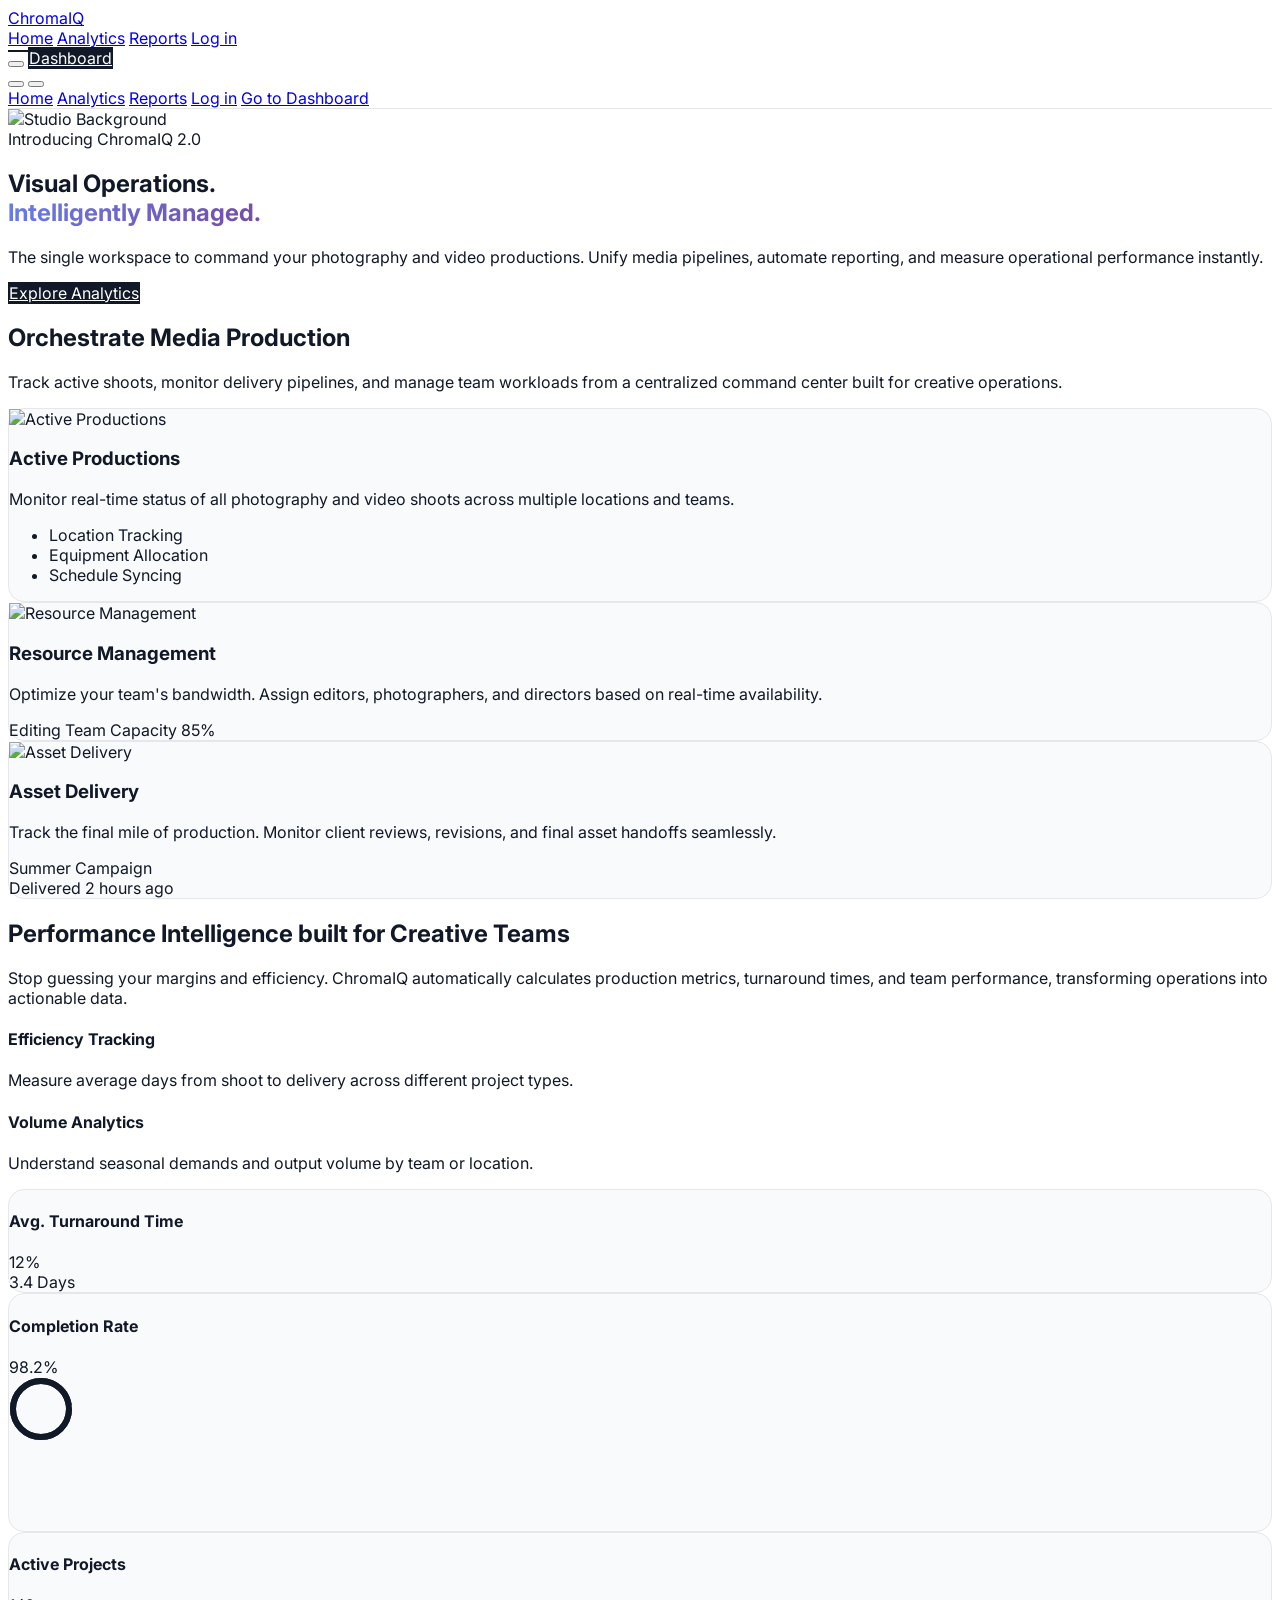
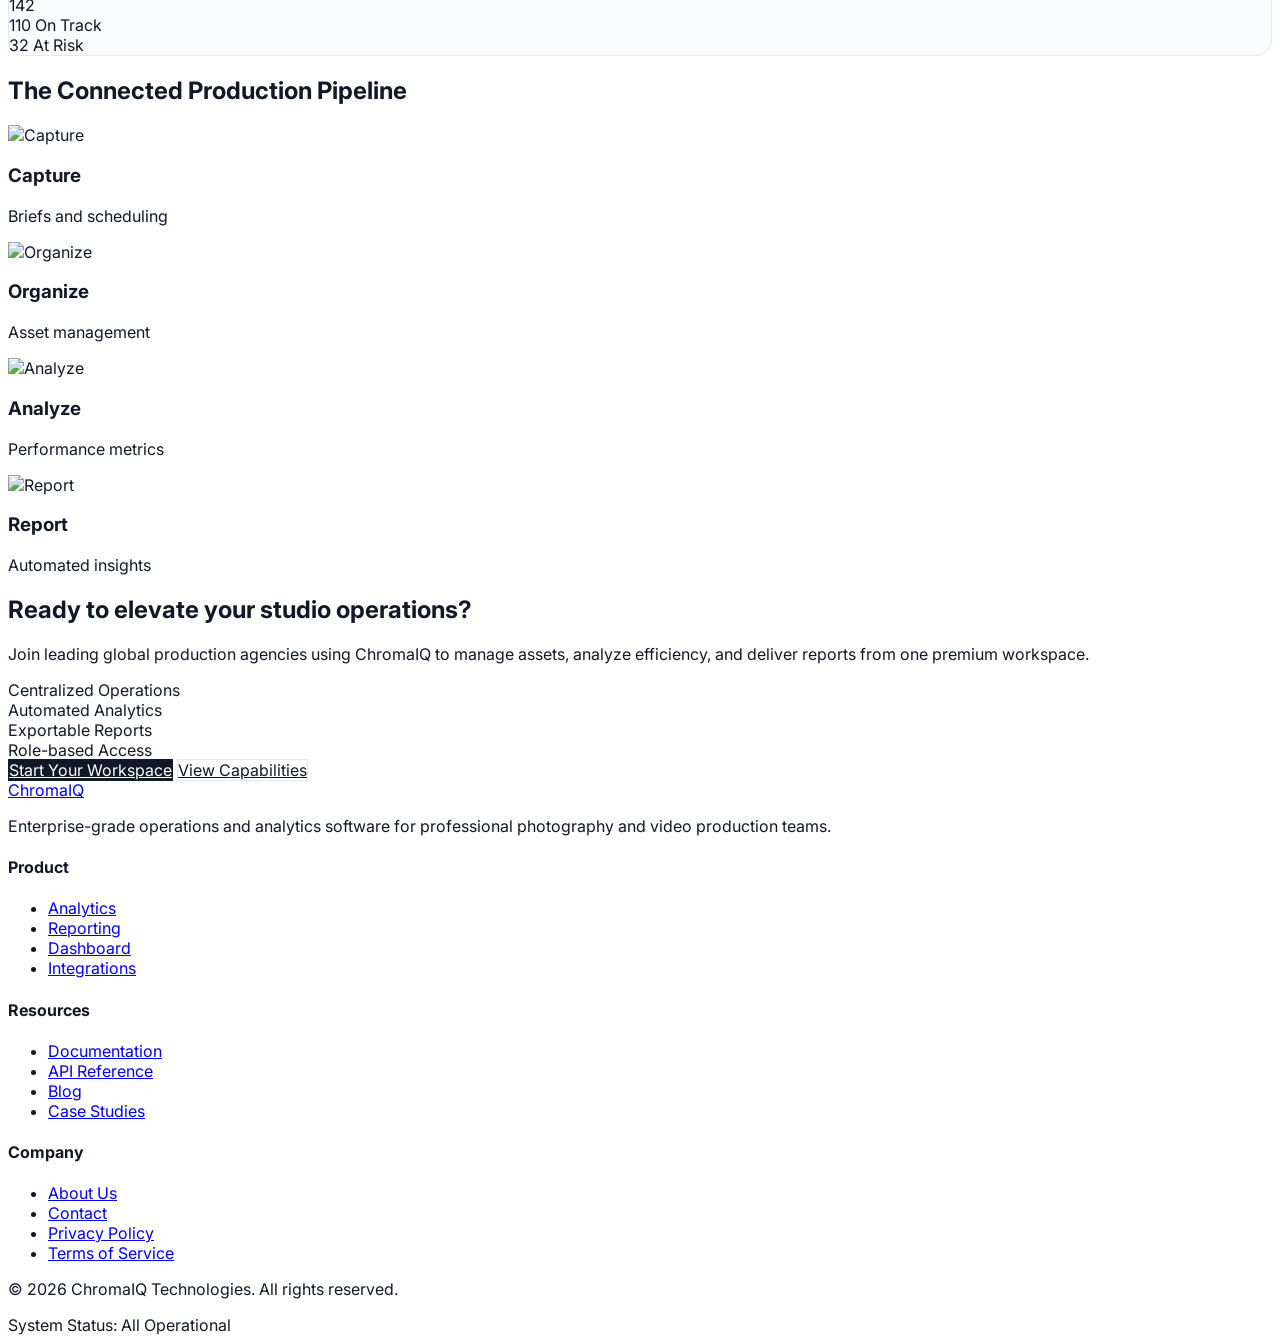
==== index.html @ 1019484f "first commit" ====
<!DOCTYPE html>
<html lang="en">
<head>
    <meta charset="UTF-8">
    <meta name="viewport" content="width=device-width, initial-scale=1.0">
    <title>ChromaIQ | Visual Operations Intelligence</title>
    
    <link href="https://fonts.googleapis.com/css2?family=Inter:wght@300;400;500;600;700&display=swap" rel="stylesheet">
    <script src="https://unpkg.com/@phosphor-icons/web"></script>
    <script src="https://cdn.tailwindcss.com"></script>
    
    <script>
        tailwind.config = {
            darkMode: 'class',
            theme: {
                extend: {
                    fontFamily: {
                        sans: ['Inter', 'sans-serif'],
                    },
                    colors: {
                        brand: {
                            50: '#f0fdfa',
                            500: '#14b8a6',
                            900: '#134e4a',
                        }
                    }
                }
            }
        }
    </script>
    <link rel="stylesheet" href="style.css">
    
    <!-- Favicon placeholder -->
    <link rel="icon" href="data:image/svg+xml,<svg xmlns=%22http://www.w3.org/2000/svg%22 viewBox=%220 0 100 100%22><text y=%22.9em%22 font-size=%2290%22>⚡</text></svg>">
</head>
<body class="antialiased selection:bg-brand-500 selection:text-white">

    <!-- Global Header -->
    <header class="glass-header fixed w-full top-0 z-40 transition-all duration-300">
        <div class="max-w-7xl mx-auto px-4 sm:px-6 lg:px-8">
            <div class="flex justify-between items-center h-20 relative">
                <!-- Logo -->
                <div class="flex-1 flex justify-start">
                    <a href="index.html" class="flex items-center gap-2 group">
                        <div class="w-8 h-8 rounded bg-gradient-to-br from-indigo-500 to-purple-600 flex items-center justify-center text-white font-bold text-xl group-hover:shadow-lg transition-all">
                            <i class="ph ph-aperture"></i>
                        </div>
                        <span class="font-bold text-xl tracking-tight">ChromaIQ</span>
                    </a>
                </div>

                <!-- Desktop Nav -->
                <nav class="hidden md:flex absolute left-1/2 -translate-x-1/2 items-center gap-8">
                    <a href="index.html" class="nav-link active text-sm font-medium">Home</a>
                    <a href="analytics.html" class="nav-link text-sm font-medium text-gray-500 hover:text-gray-900 dark:text-gray-400 dark:hover:text-white">Analytics</a>
                    <a href="reports.html" class="nav-link text-sm font-medium text-gray-500 hover:text-gray-900 dark:text-gray-400 dark:hover:text-white">Reports</a>
                    <a href="login.html" class="nav-link text-sm font-medium text-gray-500 hover:text-gray-900 dark:text-gray-400 dark:hover:text-white">Log in</a>
                </nav>

                <!-- Right Actions -->
                <div class="hidden md:flex flex-1 justify-end items-center gap-6">
                    <button class="theme-toggle p-2 rounded-full hover:bg-gray-100 dark:hover:bg-gray-800 transition-colors" aria-label="Toggle Theme">
                        <i class="ph ph-moon text-xl dark:hidden"></i>
                        <i class="ph ph-sun text-xl hidden dark:block"></i>
                    </button>
                    <a href="dashboard.html" class="btn-primary px-5 py-2.5 rounded-full text-sm font-medium flex items-center gap-2">
                        Dashboard <i class="ph ph-arrow-right"></i>
                    </a>
                </div>

                <!-- Mobile Menu Button -->
                <div class="flex items-center gap-4 md:hidden">
                    <button class="theme-toggle p-2 rounded-full hover:bg-gray-100 dark:hover:bg-gray-800 transition-colors">
                        <i class="ph ph-moon text-xl dark:hidden"></i>
                        <i class="ph ph-sun text-xl hidden dark:block"></i>
                    </button>
                    <button id="mobile-menu-btn" class="p-2 -mr-2 text-gray-600 dark:text-gray-300">
                        <i class="ph ph-list text-2xl"></i>
                    </button>
                </div>
            </div>
        </div>

        <!-- Mobile Nav -->
        <div id="mobile-menu" class="hidden md:hidden bg-white dark:bg-[#0a0a0b] border-t border-gray-200 dark:border-gray-800">
            <div class="px-4 pt-2 pb-6 space-y-1">
                <a href="index.html" class="block px-3 py-3 font-medium rounded-md bg-gray-50 dark:bg-gray-900">Home</a>
                <a href="analytics.html" class="block px-3 py-3 font-medium text-gray-600 dark:text-gray-400 hover:bg-gray-50 dark:hover:bg-gray-900 rounded-md">Analytics</a>
                <a href="reports.html" class="block px-3 py-3 font-medium text-gray-600 dark:text-gray-400 hover:bg-gray-50 dark:hover:bg-gray-900 rounded-md">Reports</a>
                    <a href="login.html" class="nav-link text-sm font-medium text-gray-500 hover:text-gray-900 dark:text-gray-400 dark:hover:text-white">Log in</a>
                <a href="dashboard.html" class="block px-3 py-3 font-medium text-white bg-indigo-600 rounded-md text-center mt-2">Go to Dashboard</a>
            </div>
        </div>
    </header>

    <main class="pt-20">
        <!-- Section 1: Hero -->
        <section class="relative pt-24 pb-32 overflow-hidden">
            <!-- Background Decoration with Image -->
            <div class="absolute inset-0 z-0">
                <img src="https://images.unsplash.com/photo-1593642632823-8f785ba67e45?auto=format&fit=crop&q=80&w=2000" alt="Studio Background" class="w-full h-full object-cover pointer-events-none">
                <div class="absolute inset-0 bg-white/70 dark:bg-[#0a0a0b]/80 pointer-events-none"></div>
                <div class="absolute top-0 left-1/2 w-[1000px] h-[1000px] -translate-x-1/2 -translate-y-1/2 rounded-full bg-gradient-to-b from-indigo-500/10 to-transparent dark:from-indigo-500/20 blur-3xl pointer-events-none"></div>
            </div>
            
            <div class="max-w-7xl mx-auto px-4 sm:px-6 lg:px-8 relative z-10 text-center fade-up">
                <div class="inline-flex items-center gap-2 px-3 py-1 rounded-full bg-indigo-50 dark:bg-indigo-900/30 text-indigo-700 dark:text-indigo-300 text-sm font-medium mb-8 border border-indigo-100 dark:border-indigo-800/50">
                    <span class="flex h-2 w-2 relative">
                        <span class="animate-ping absolute inline-flex h-full w-full rounded-full bg-indigo-400 opacity-75"></span>
                        <span class="relative inline-flex rounded-full h-2 w-2 bg-indigo-500"></span>
                    </span>
                    Introducing ChromaIQ 2.0
                </div>
                
                <h1 class="text-5xl md:text-7xl font-bold tracking-tight mb-8 leading-tight">
                    Visual Operations. <br />
                    <span class="text-gradient">Intelligently Managed.</span>
                </h1>
                
                <p class="text-xl md:text-2xl text-gray-600 dark:text-gray-400 max-w-3xl mx-auto mb-12 font-light leading-relaxed">
                    The single workspace to command your photography and video productions. Unify media pipelines, automate reporting, and measure operational performance instantly.
                </p>
                
                <div class="flex flex-col sm:flex-row items-center justify-center gap-4">
                    <a href="analytics.html" class="btn-primary w-full sm:w-auto px-8 py-4 rounded-full text-lg font-medium flex items-center justify-center gap-2">
                        Explore Analytics <i class="ph ph-chart-line-up"></i>
                    </a>
                </div>


            </div>
        </section>

        <!-- Section 2: Visual Operations Overview -->
        <section class="py-24 bg-gray-50 dark:bg-[#121214]">
            <div class="max-w-7xl mx-auto px-4 sm:px-6 lg:px-8">
                <div class="text-center max-w-3xl mx-auto mb-16 fade-up">
                    <h2 class="text-3xl md:text-4xl font-bold mb-6">Orchestrate Media Production</h2>
                    <p class="text-lg text-gray-600 dark:text-gray-400">Track active shoots, monitor delivery pipelines, and manage team workloads from a centralized command center built for creative operations.</p>
                </div>

                <div class="grid grid-cols-1 md:grid-cols-3 gap-8">
                    <!-- Feature Card 1 -->
                    <div class="card p-8 fade-up" style="transition-delay: 100ms;">
                        <img src="https://images.unsplash.com/photo-1598899134739-24c46f58b8c0?auto=format&fit=crop&q=80&w=600" alt="Active Productions" class="w-full h-40 object-cover rounded-xl mb-6 shadow-sm border border-gray-100 dark:border-gray-800">
                        <h3 class="text-xl font-semibold mb-3">Active Productions</h3>
                        <p class="text-gray-600 dark:text-gray-400 mb-6">Monitor real-time status of all photography and video shoots across multiple locations and teams.</p>
                        <ul class="space-y-3 text-sm">
                            <li class="flex items-center gap-2"><i class="ph-fill ph-check-circle text-green-500"></i> Location Tracking</li>
                            <li class="flex items-center gap-2"><i class="ph-fill ph-check-circle text-green-500"></i> Equipment Allocation</li>
                            <li class="flex items-center gap-2"><i class="ph-fill ph-check-circle text-green-500"></i> Schedule Syncing</li>
                        </ul>
                    </div>

                    <!-- Feature Card 2 -->
                    <div class="card p-8 fade-up" style="transition-delay: 200ms;">
                        <img src="https://images.unsplash.com/photo-1522071820081-009f0129c71c?auto=format&fit=crop&q=80&w=600" alt="Resource Management" class="w-full h-40 object-cover rounded-xl mb-6 shadow-sm border border-gray-100 dark:border-gray-800">
                        <h3 class="text-xl font-semibold mb-3">Resource Management</h3>
                        <p class="text-gray-600 dark:text-gray-400 mb-6">Optimize your team's bandwidth. Assign editors, photographers, and directors based on real-time availability.</p>
                        <div class="space-y-3 mt-4">
                            <div class="flex items-center justify-between text-sm">
                                <span>Editing Team Capacity</span>
                                <span class="font-medium">85%</span>
                            </div>
                            <div class="w-full bg-gray-200 dark:bg-gray-700 rounded-full h-1.5">
                                <div class="bg-purple-500 h-1.5 rounded-full" style="width: 85%"></div>
                            </div>
                        </div>
                    </div>

                    <!-- Feature Card 3 -->
                    <div class="card p-8 fade-up" style="transition-delay: 300ms;">
                        <img src="https://images.unsplash.com/photo-1581291518633-83b4ebd1d83e?auto=format&fit=crop&q=80&w=600" alt="Asset Delivery" class="w-full h-40 object-cover rounded-xl mb-6 shadow-sm border border-gray-100 dark:border-gray-800">
                        <h3 class="text-xl font-semibold mb-3">Asset Delivery</h3>
                        <p class="text-gray-600 dark:text-gray-400 mb-6">Track the final mile of production. Monitor client reviews, revisions, and final asset handoffs seamlessly.</p>
                        <div class="flex items-center gap-3 p-3 bg-white dark:bg-[#0a0a0b] rounded-lg border border-gray-100 dark:border-gray-800">
                            <i class="ph-fill ph-check-circle text-green-500 text-xl"></i>
                            <div>
                                <div class="text-sm font-medium">Summer Campaign</div>
                                <div class="text-xs text-gray-500">Delivered 2 hours ago</div>
                            </div>
                        </div>
                    </div>
                </div>
            </div>
        </section>

        <!-- Section 3: Intelligent Metrics -->
        <section class="py-24 relative">
            <div class="max-w-7xl mx-auto px-4 sm:px-6 lg:px-8">
                <div class="grid grid-cols-1 lg:grid-cols-2 gap-16 items-center">
                    <div class="fade-up">
                        <h2 class="text-3xl md:text-4xl font-bold mb-6">Performance Intelligence built for Creative Teams</h2>
                        <p class="text-lg text-gray-600 dark:text-gray-400 mb-8">Stop guessing your margins and efficiency. ChromaIQ automatically calculates production metrics, turnaround times, and team performance, transforming operations into actionable data.</p>
                        
                        <div class="space-y-6">
                            <div class="flex gap-4">
                                <div class="mt-1 w-10 h-10 rounded-full bg-indigo-100 dark:bg-indigo-900/30 text-indigo-600 flex items-center justify-center flex-shrink-0">
                                    <i class="ph ph-trend-up"></i>
                                </div>
                                <div>
                                    <h4 class="text-lg font-semibold mb-1">Efficiency Tracking</h4>
                                    <p class="text-gray-600 dark:text-gray-400">Measure average days from shoot to delivery across different project types.</p>
                                </div>
                            </div>
                            <div class="flex gap-4">
                                <div class="mt-1 w-10 h-10 rounded-full bg-indigo-100 dark:bg-indigo-900/30 text-indigo-600 flex items-center justify-center flex-shrink-0">
                                    <i class="ph ph-chart-bar"></i>
                                </div>
                                <div>
                                    <h4 class="text-lg font-semibold mb-1">Volume Analytics</h4>
                                    <p class="text-gray-600 dark:text-gray-400">Understand seasonal demands and output volume by team or location.</p>
                                </div>
                            </div>
                        </div>
                    </div>
                    
                    <div class="grid grid-cols-2 gap-4 fade-up" style="transition-delay: 200ms;">
                        <div class="card p-6 col-span-2">
                            <div class="flex justify-between items-center mb-4">
                                <h4 class="font-medium text-sm text-gray-500">Avg. Turnaround Time</h4>
                                <span class="text-green-500 text-xs font-medium flex items-center"><i class="ph ph-arrow-down-right"></i> 12%</span>
                            </div>
                            <div class="text-3xl font-bold mb-2">3.4 Days</div>
                            <div class="w-full h-16 flex items-end gap-1 opacity-80">
                                <div class="bg-indigo-200 dark:bg-indigo-900/50 w-full rounded-t-sm" style="height: 60%"></div>
                                <div class="bg-indigo-200 dark:bg-indigo-900/50 w-full rounded-t-sm" style="height: 75%"></div>
                                <div class="bg-indigo-200 dark:bg-indigo-900/50 w-full rounded-t-sm" style="height: 50%"></div>
                                <div class="bg-indigo-200 dark:bg-indigo-900/50 w-full rounded-t-sm" style="height: 85%"></div>
                                <div class="bg-indigo-500 w-full rounded-t-sm" style="height: 40%"></div>
                            </div>
                        </div>
                        <div class="card p-6">
                            <h4 class="font-medium text-sm text-gray-500 mb-2">Completion Rate</h4>
                            <div class="text-2xl font-bold mb-4">98.2%</div>
                            <div class="relative w-16 h-16">
                                <svg class="w-full h-full transform -rotate-90">
                                    <circle cx="32" cy="32" r="28" fill="none" stroke="currentColor" class="text-gray-200 dark:text-gray-800" stroke-width="6" />
                                    <circle cx="32" cy="32" r="28" fill="none" stroke="currentColor" class="text-indigo-500" stroke-width="6" stroke-dasharray="175" stroke-dashoffset="3" />
                                </svg>
                            </div>
                        </div>
                        <div class="card p-6">
                            <h4 class="font-medium text-sm text-gray-500 mb-2">Active Projects</h4>
                            <div class="text-2xl font-bold mb-4">142</div>
                            <div class="flex items-center gap-2 text-sm text-gray-500">
                                <span class="w-2 h-2 rounded-full bg-green-500"></span> 110 On Track
                            </div>
                            <div class="flex items-center gap-2 text-sm text-gray-500 mt-1">
                                <span class="w-2 h-2 rounded-full bg-yellow-500"></span> 32 At Risk
                            </div>
                        </div>
                    </div>
                </div>
            </div>
        </section>

        <!-- Section 4: Workflow Intelligence -->
        <section class="py-24 bg-indigo-900 text-white relative overflow-hidden">
            <!-- Decorative Elements -->
            <div class="absolute top-0 right-0 w-[500px] h-[500px] rounded-full bg-indigo-800/50 blur-3xl mix-blend-screen pointer-events-none"></div>
            <div class="absolute bottom-0 left-0 w-[500px] h-[500px] rounded-full bg-purple-800/30 blur-3xl mix-blend-screen pointer-events-none"></div>

            <div class="max-w-7xl mx-auto px-4 sm:px-6 lg:px-8 relative z-10 text-center fade-up">
                <h2 class="text-3xl md:text-5xl font-bold mb-16">The Connected Production Pipeline</h2>
                
                <div class="flex flex-col md:flex-row items-center justify-center gap-8 md:gap-4 relative">
                    <!-- Connecting Line -->
                    <div class="hidden md:block absolute top-1/2 left-0 w-full h-0.5 bg-indigo-700/50 -translate-y-1/2 z-0"></div>

                    <!-- Step 1 -->
                    <div class="relative z-10 bg-indigo-950 p-6 rounded-2xl border border-indigo-700/50 w-full md:w-1/4 shadow-xl">
                        <img src="https://images.unsplash.com/photo-1516961642265-531546e84af2?auto=format&fit=crop&q=80&w=200" alt="Capture" class="w-full h-32 rounded-xl object-cover mb-6 border border-indigo-700/50 shadow-lg">
                        <h3 class="font-semibold text-lg mb-2">Capture</h3>
                        <p class="text-indigo-200 text-sm">Briefs and scheduling</p>
                    </div>

                    <i class="ph-bold ph-caret-right text-indigo-400 text-2xl md:hidden"></i>

                    <!-- Step 2 -->
                    <div class="relative z-10 bg-indigo-950 p-6 rounded-2xl border border-indigo-700/50 w-full md:w-1/4 shadow-xl">
                        <img src="https://images.unsplash.com/photo-1618044733300-9472054094ee?auto=format&fit=crop&q=80&w=200" alt="Organize" class="w-full h-32 rounded-xl object-cover mb-6 border border-indigo-700/50 shadow-lg">
                        <h3 class="font-semibold text-lg mb-2">Organize</h3>
                        <p class="text-indigo-200 text-sm">Asset management</p>
                    </div>

                    <i class="ph-bold ph-caret-right text-indigo-400 text-2xl md:hidden"></i>

                    <!-- Step 3 -->
                    <div class="relative z-10 bg-indigo-950 p-6 rounded-2xl border border-indigo-500 w-full md:w-1/4 shadow-xl transform md:-translate-y-4">
                        <div class="absolute -top-3 -right-3 w-6 h-6 bg-green-500 rounded-full border-2 border-indigo-950"></div>
                        <img src="https://images.unsplash.com/photo-1551288049-bebda4e38f71?auto=format&fit=crop&q=80&w=200" alt="Analyze" class="w-full h-32 rounded-xl object-cover mb-6 border-2 border-indigo-400 shadow-[0_0_15px_rgba(129,140,248,0.5)]">
                        <h3 class="font-semibold text-lg mb-2">Analyze</h3>
                        <p class="text-indigo-100 text-sm">Performance metrics</p>
                    </div>

                    <i class="ph-bold ph-caret-right text-indigo-400 text-2xl md:hidden"></i>

                    <!-- Step 4 -->
                    <div class="relative z-10 bg-indigo-950 p-6 rounded-2xl border border-indigo-700/50 w-full md:w-1/4 shadow-xl">
                        <img src="https://images.unsplash.com/photo-1460925895917-afdab827c52f?auto=format&fit=crop&q=80&w=200" alt="Report" class="w-full h-32 rounded-xl object-cover mb-6 border border-indigo-700/50 shadow-lg">
                        <h3 class="font-semibold text-lg mb-2">Report</h3>
                        <p class="text-indigo-200 text-sm">Automated insights</p>
                    </div>
                </div>
            </div>
        </section>

        <!-- Section 5: Why ChromaIQ / CTA -->
        <section class="py-32">
            <div class="max-w-4xl mx-auto px-4 sm:px-6 lg:px-8 text-center fade-up">
                <h2 class="text-4xl md:text-5xl font-bold mb-8">Ready to elevate your studio operations?</h2>
                <p class="text-xl text-gray-600 dark:text-gray-400 mb-12">
                    Join leading global production agencies using ChromaIQ to manage assets, analyze efficiency, and deliver reports from one premium workspace.
                </p>
                <div class="grid grid-cols-2 md:grid-cols-4 gap-6 mb-16">
                    <div class="flex flex-col items-center justify-center gap-3">
                        <i class="ph-bold ph-check text-indigo-500 text-2xl"></i>
                        <span class="font-medium text-sm">Centralized Operations</span>
                    </div>
                    <div class="flex flex-col items-center justify-center gap-3">
                        <i class="ph-bold ph-check text-indigo-500 text-2xl"></i>
                        <span class="font-medium text-sm">Automated Analytics</span>
                    </div>
                    <div class="flex flex-col items-center justify-center gap-3">
                        <i class="ph-bold ph-check text-indigo-500 text-2xl"></i>
                        <span class="font-medium text-sm">Exportable Reports</span>
                    </div>
                    <div class="flex flex-col items-center justify-center gap-3">
                        <i class="ph-bold ph-check text-indigo-500 text-2xl"></i>
                        <span class="font-medium text-sm">Role-based Access</span>
                    </div>
                </div>
                <div class="flex flex-col sm:flex-row justify-center gap-4">
                    <a href="dashboard.html" class="btn-primary px-8 py-4 rounded-full text-lg font-medium">Start Your Workspace</a>
                    <a href="analytics.html" class="btn-secondary px-8 py-4 rounded-full text-lg font-medium">View Capabilities</a>
                </div>
            </div>
        </section>
    </main>

    <!-- Global Footer -->
    <footer class="bg-white dark:bg-[#0a0a0b] border-t border-gray-200 dark:border-gray-800 pt-16 pb-8">
        <div class="max-w-7xl mx-auto px-4 sm:px-6 lg:px-8">
            <div class="grid grid-cols-1 md:grid-cols-4 gap-12 mb-12">
                <div class="col-span-1 md:col-span-1">
                    <a href="index.html" class="flex items-center gap-2 mb-4">
                        <div class="w-6 h-6 rounded bg-gradient-to-br from-indigo-500 to-purple-600 flex items-center justify-center text-white font-bold text-sm">
                            <i class="ph ph-aperture"></i>
                        </div>
                        <span class="font-bold text-lg tracking-tight">ChromaIQ</span>
                    </a>
                    <p class="text-sm text-gray-500 dark:text-gray-400 mb-6">
                        Enterprise-grade operations and analytics software for professional photography and video production teams.
                    </p>
                    <div class="flex items-center gap-4">
                        <a href="#" class="text-gray-400 hover:text-gray-900 dark:hover:text-white transition-colors"><i class="ph-fill ph-linkedin-logo text-xl"></i></a>
                        <a href="#" class="text-gray-400 hover:text-gray-900 dark:hover:text-white transition-colors"><i class="ph-fill ph-x-logo text-xl"></i></a>
                        <a href="#" class="text-gray-400 hover:text-gray-900 dark:hover:text-white transition-colors"><i class="ph-fill ph-instagram-logo text-xl"></i></a>
                        <a href="#" class="text-gray-400 hover:text-gray-900 dark:hover:text-white transition-colors"><i class="ph-fill ph-youtube-logo text-xl"></i></a>
                    </div>
                </div>
                
                <div>
                    <h4 class="font-semibold mb-4 text-sm uppercase tracking-wider">Product</h4>
                    <ul class="space-y-3 text-sm text-gray-500 dark:text-gray-400">
                        <li><a href="analytics.html" class="hover:text-indigo-500 transition-colors">Analytics</a></li>
                        <li><a href="reports.html" class="hover:text-indigo-500 transition-colors">Reporting</a></li>
                        <li><a href="dashboard.html" class="hover:text-indigo-500 transition-colors">Dashboard</a></li>
                        <li><a href="#" class="hover:text-indigo-500 transition-colors">Integrations</a></li>
                    </ul>
                </div>
                
                <div>
                    <h4 class="font-semibold mb-4 text-sm uppercase tracking-wider">Resources</h4>
                    <ul class="space-y-3 text-sm text-gray-500 dark:text-gray-400">
                        <li><a href="#" class="hover:text-indigo-500 transition-colors">Documentation</a></li>
                        <li><a href="#" class="hover:text-indigo-500 transition-colors">API Reference</a></li>
                        <li><a href="#" class="hover:text-indigo-500 transition-colors">Blog</a></li>
                        <li><a href="#" class="hover:text-indigo-500 transition-colors">Case Studies</a></li>
                    </ul>
                </div>
                
                <div>
                    <h4 class="font-semibold mb-4 text-sm uppercase tracking-wider">Company</h4>
                    <ul class="space-y-3 text-sm text-gray-500 dark:text-gray-400">
                        <li><a href="#" class="hover:text-indigo-500 transition-colors">About Us</a></li>
                        <li><a href="#" class="hover:text-indigo-500 transition-colors">Contact</a></li>
                        <li><a href="#" class="hover:text-indigo-500 transition-colors">Privacy Policy</a></li>
                        <li><a href="#" class="hover:text-indigo-500 transition-colors">Terms of Service</a></li>
                    </ul>
                </div>
            </div>
            
            <div class="border-t border-gray-200 dark:border-gray-800 pt-8 flex flex-col md:flex-row justify-between items-center gap-4 text-sm text-gray-500">
                <p>&copy; 2026 ChromaIQ Technologies. All rights reserved.</p>
                <div class="flex gap-4">
                    <span>System Status: <span class="text-green-500">All Operational</span></span>
                </div>
            </div>
        </div>
    </footer>

    <!-- Back to Top -->
    <button id="back-to-top" class="w-12 h-12 rounded-full bg-indigo-600 text-white flex items-center justify-center shadow-lg hover:bg-indigo-700 transition-colors" aria-label="Back to top">
        <i class="ph-bold ph-arrow-up"></i>
    </button>

    <script src="script.js"></script>
</body>
</html>
---- style.css ----
:root {
  --bg-primary: #ffffff;
  --bg-secondary: #f9fafb;
  --text-primary: #111827;
  --text-secondary: #4b5563;
  --border-color: #e5e7eb;
  --accent-color: #0f172a;
  --glass-bg: rgba(255, 255, 255, 0.8);
}

.dark {
  --bg-primary: #0a0a0b;
  --bg-secondary: #121214;
  --text-primary: #f9fafb;
  --text-secondary: #9ca3af;
  --border-color: #27272a;
  --accent-color: #ffffff;
  --glass-bg: rgba(10, 10, 11, 0.8);
}

body {
  background-color: var(--bg-primary);
  color: var(--text-primary);
  transition: background-color 0.3s ease, color 0.3s ease;
  font-family: 'Inter', sans-serif;
  overflow-x: hidden;
}

.glass-header {
  background-color: var(--glass-bg);
  backdrop-filter: blur(12px);
  -webkit-backdrop-filter: blur(12px);
  border-bottom: 1px solid var(--border-color);
}

.card {
  background-color: var(--bg-secondary);
  border: 1px solid var(--border-color);
  border-radius: 1rem;
  transition: transform 0.2s ease, box-shadow 0.2s ease;
}

.card:hover {
  transform: translateY(-2px);
  box-shadow: 0 10px 25px -5px rgba(0, 0, 0, 0.05);
}

.dark .card:hover {
  box-shadow: 0 10px 25px -5px rgba(0, 0, 0, 0.5);
}

.btn-primary {
  background-color: var(--text-primary);
  color: var(--bg-primary);
  border: 1px solid transparent;
  transition: all 0.2s ease;
}

.btn-primary:hover {
  opacity: 0.9;
  transform: translateY(-1px);
}

.btn-secondary {
  background-color: transparent;
  color: var(--text-primary);
  border: 1px solid var(--border-color);
  transition: all 0.2s ease;
}

.btn-secondary:hover {
  background-color: var(--bg-secondary);
}

.text-gradient {
  background: linear-gradient(135deg, #667eea 0%, #764ba2 100%);
  -webkit-background-clip: text;
  -webkit-text-fill-color: transparent;
}

.dark .text-gradient {
  background: linear-gradient(135deg, #a7b5ff 0%, #c49fff 100%);
  -webkit-background-clip: text;
  -webkit-text-fill-color: transparent;
}

/* Animations */
.fade-up {
  opacity: 0;
  transform: translateY(20px);
  transition: opacity 0.6s ease-out, transform 0.6s ease-out;
}

.fade-up.visible {
  opacity: 1;
  transform: translateY(0);
}

#back-to-top {
  position: fixed;
  bottom: 2rem;
  right: 2rem;
  z-index: 50;
  opacity: 0;
  visibility: hidden;
  transition: all 0.3s ease;
}

#back-to-top.visible {
  opacity: 1;
  visibility: visible;
}

.nav-link {
  position: relative;
}

.nav-link::after {
  content: '';
  position: absolute;
  bottom: -4px;
  left: 0;
  width: 0%;
  height: 2px;
  background-color: var(--text-primary);
  transition: width 0.3s ease;
}

.nav-link:hover::after, .nav-link.active::after {
  width: 100%;
}

/* Sidebar transitions */
.sidebar {
  transition: transform 0.3s ease;
}

/* Hide scrollbar for clean UI */
::-webkit-scrollbar {
  width: 8px;
  height: 8px;
}
::-webkit-scrollbar-track {
  background: var(--bg-primary);
}
::-webkit-scrollbar-thumb {
  background: var(--border-color);
  border-radius: 4px;
}
::-webkit-scrollbar-thumb:hover {
  background: var(--text-secondary);
}

.dashboard-hidden {
  display: none !important;
}
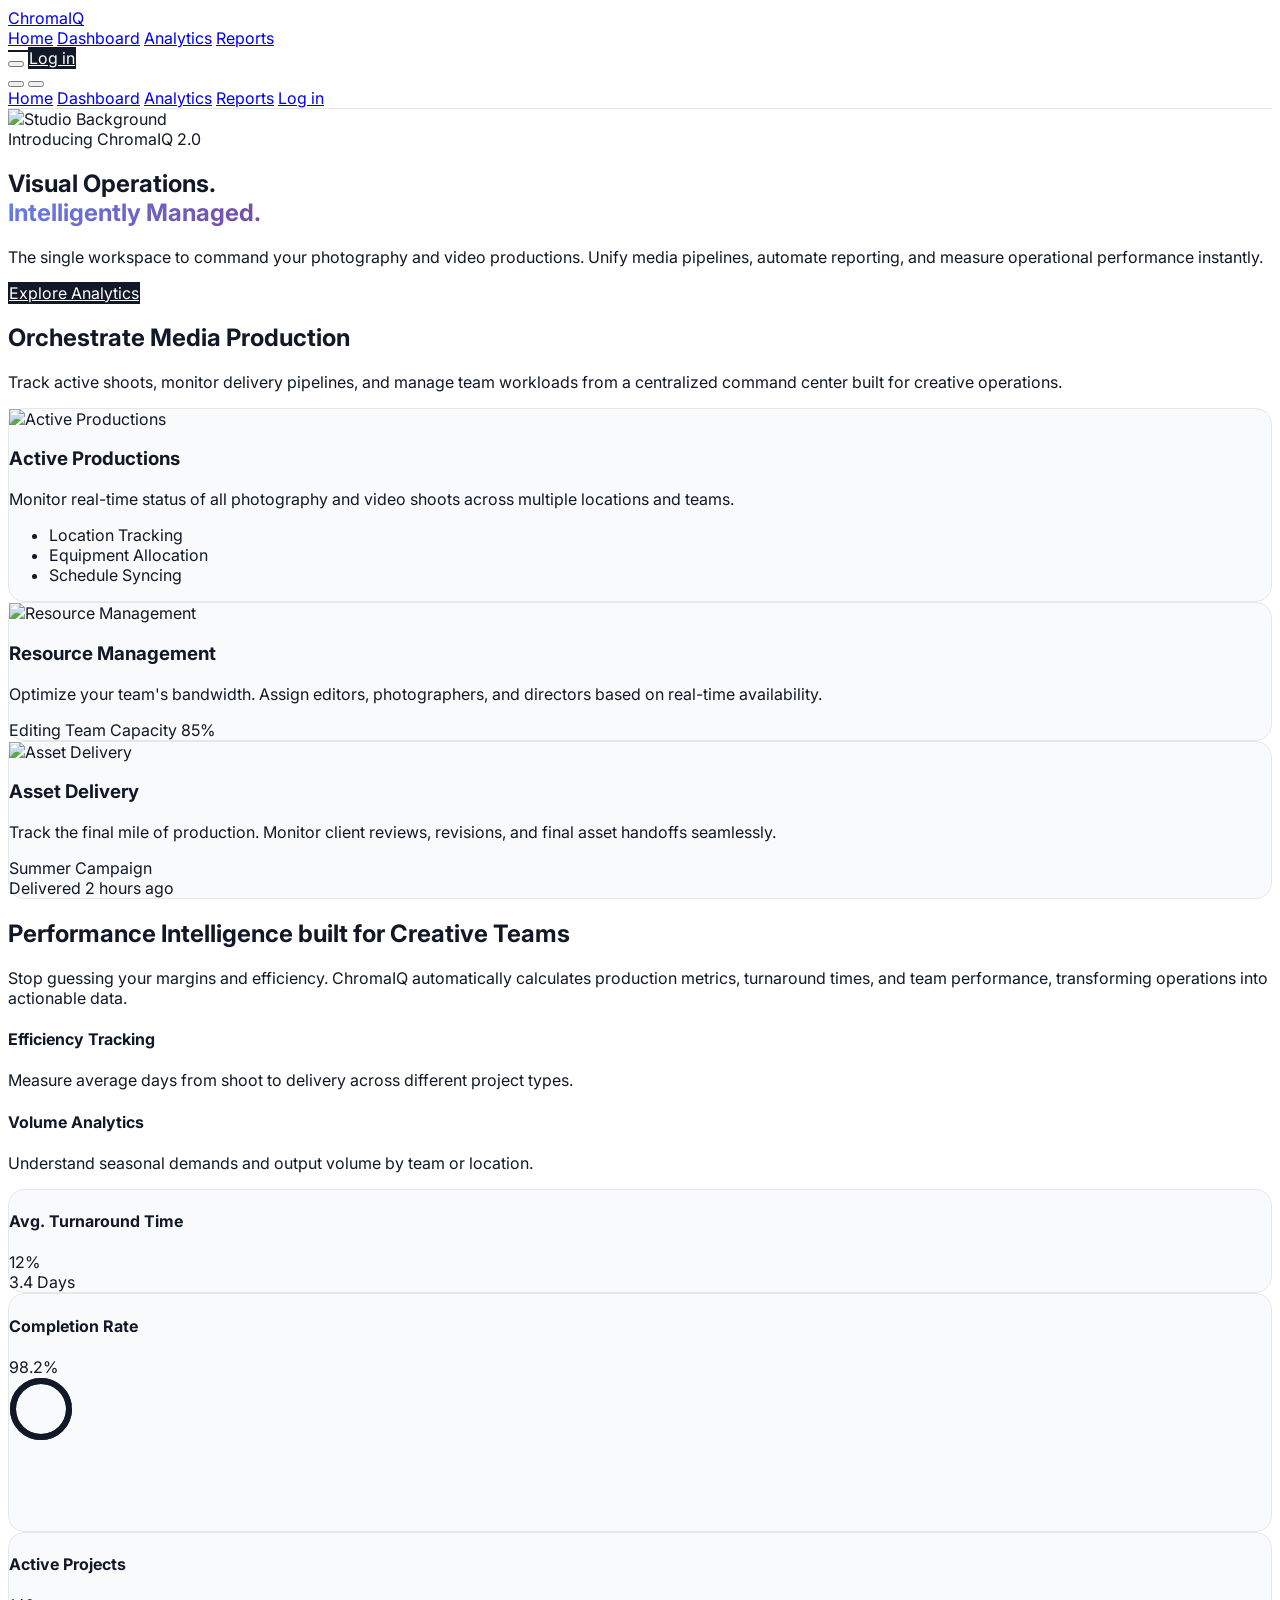
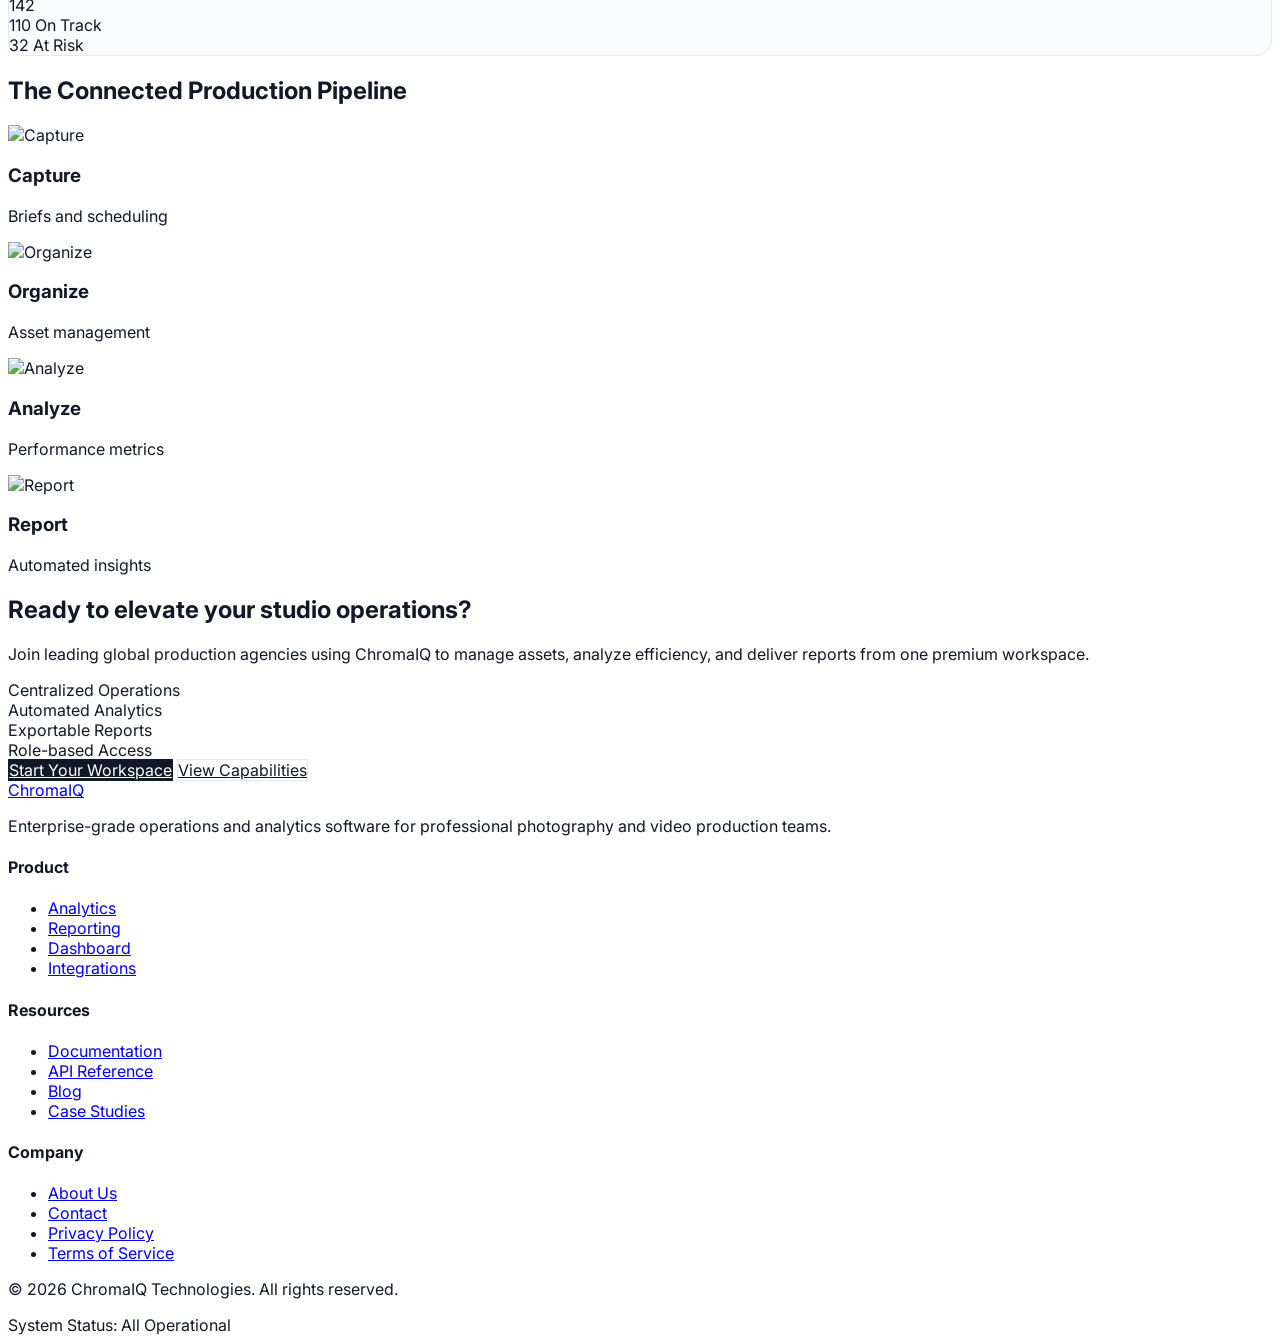
==== commit 2175850a: "index" ====
--- a/index.html
+++ b/index.html
@@ -31,7 +31,7 @@
     <link rel="stylesheet" href="style.css">
     
     <!-- Favicon placeholder -->
-    <link rel="icon" href="data:image/svg+xml,<svg xmlns=%22http://www.w3.org/2000/svg%22 viewBox=%220 0 100 100%22><text y=%22.9em%22 font-size=%2290%22>⚡</text></svg>">
+    <link rel="icon" href="favicon.svg" type="image/svg+xml">
 </head>
 <body class="antialiased selection:bg-brand-500 selection:text-white">
 
@@ -52,9 +52,9 @@
                 <!-- Desktop Nav -->
                 <nav class="hidden md:flex absolute left-1/2 -translate-x-1/2 items-center gap-8">
                     <a href="index.html" class="nav-link active text-sm font-medium">Home</a>
+                    <a href="dashboard.html" class="nav-link text-sm font-medium text-gray-500 hover:text-gray-900 dark:text-gray-400 dark:hover:text-white">Dashboard</a>
                     <a href="analytics.html" class="nav-link text-sm font-medium text-gray-500 hover:text-gray-900 dark:text-gray-400 dark:hover:text-white">Analytics</a>
                     <a href="reports.html" class="nav-link text-sm font-medium text-gray-500 hover:text-gray-900 dark:text-gray-400 dark:hover:text-white">Reports</a>
-                    <a href="login.html" class="nav-link text-sm font-medium text-gray-500 hover:text-gray-900 dark:text-gray-400 dark:hover:text-white">Log in</a>
                 </nav>
 
                 <!-- Right Actions -->
@@ -63,8 +63,8 @@
                         <i class="ph ph-moon text-xl dark:hidden"></i>
                         <i class="ph ph-sun text-xl hidden dark:block"></i>
                     </button>
-                    <a href="dashboard.html" class="btn-primary px-5 py-2.5 rounded-full text-sm font-medium flex items-center gap-2">
-                        Dashboard <i class="ph ph-arrow-right"></i>
+                    <a href="login.html" class="btn-primary px-5 py-2.5 rounded-full text-sm font-medium flex items-center gap-2">
+                        Log in <i class="ph ph-sign-in"></i>
                     </a>
                 </div>
 
@@ -85,10 +85,10 @@
         <div id="mobile-menu" class="hidden md:hidden bg-white dark:bg-[#0a0a0b] border-t border-gray-200 dark:border-gray-800">
             <div class="px-4 pt-2 pb-6 space-y-1">
                 <a href="index.html" class="block px-3 py-3 font-medium rounded-md bg-gray-50 dark:bg-gray-900">Home</a>
+                <a href="dashboard.html" class="block px-3 py-3 font-medium text-gray-600 dark:text-gray-400 hover:bg-gray-50 dark:hover:bg-gray-900 rounded-md">Dashboard</a>
                 <a href="analytics.html" class="block px-3 py-3 font-medium text-gray-600 dark:text-gray-400 hover:bg-gray-50 dark:hover:bg-gray-900 rounded-md">Analytics</a>
                 <a href="reports.html" class="block px-3 py-3 font-medium text-gray-600 dark:text-gray-400 hover:bg-gray-50 dark:hover:bg-gray-900 rounded-md">Reports</a>
-                    <a href="login.html" class="nav-link text-sm font-medium text-gray-500 hover:text-gray-900 dark:text-gray-400 dark:hover:text-white">Log in</a>
-                <a href="dashboard.html" class="block px-3 py-3 font-medium text-white bg-indigo-600 rounded-md text-center mt-2">Go to Dashboard</a>
+                <a href="login.html" class="block px-3 py-3 font-medium text-white bg-indigo-600 rounded-md text-center mt-2 flex justify-center items-center gap-2">Log in <i class="ph ph-sign-in"></i></a>
             </div>
         </div>
     </header>
@@ -333,7 +333,7 @@
                 </div>
                 <div class="flex flex-col sm:flex-row justify-center gap-4">
                     <a href="dashboard.html" class="btn-primary px-8 py-4 rounded-full text-lg font-medium">Start Your Workspace</a>
-                    <a href="analytics.html" class="btn-secondary px-8 py-4 rounded-full text-lg font-medium">View Capabilities</a>
+                    <a href="analytics.html" class="btn-secondary px-8 py-4 rounded-full text-lg font-medium hover:bg-indigo-50 dark:hover:bg-indigo-900/30 hover:border-indigo-500 hover:text-indigo-600 dark:hover:text-indigo-400 hover:shadow-lg hover:-translate-y-1 transform transition-all duration-300">View Capabilities</a>
                 </div>
             </div>
         </section>
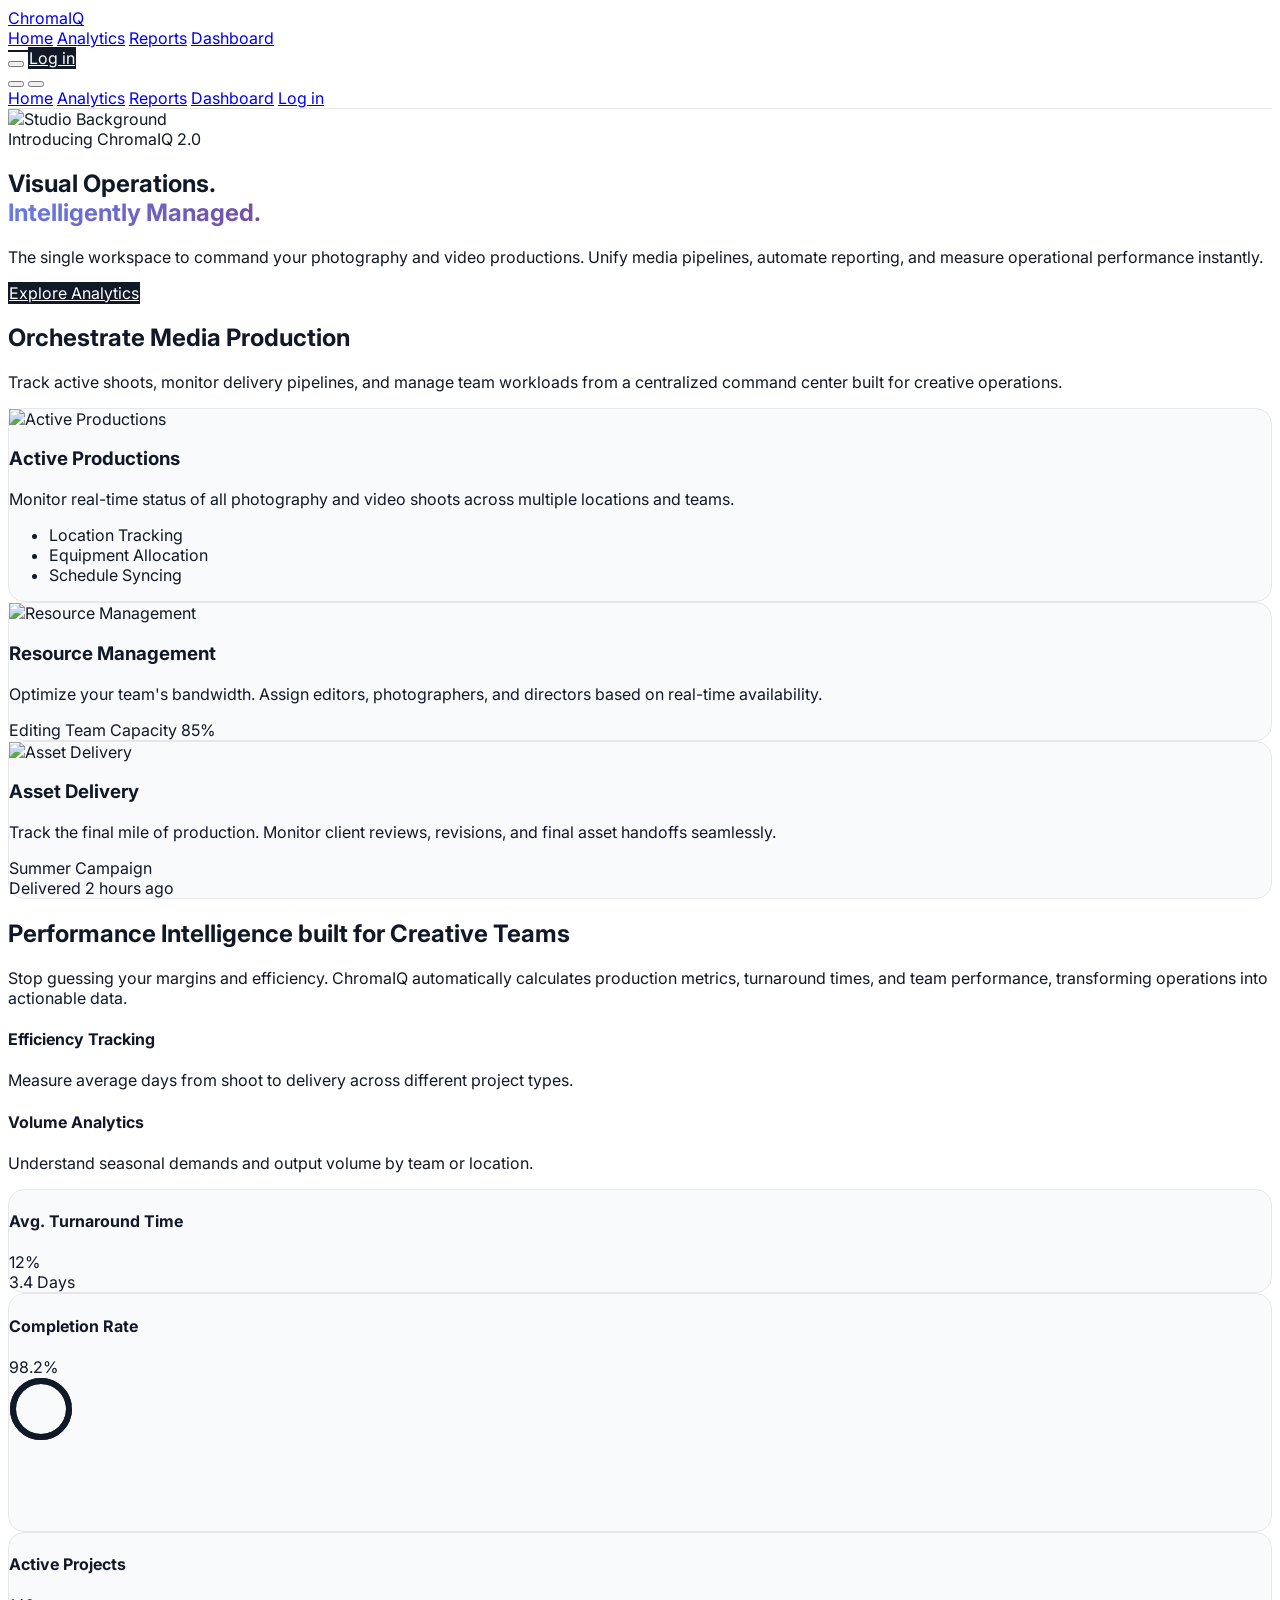
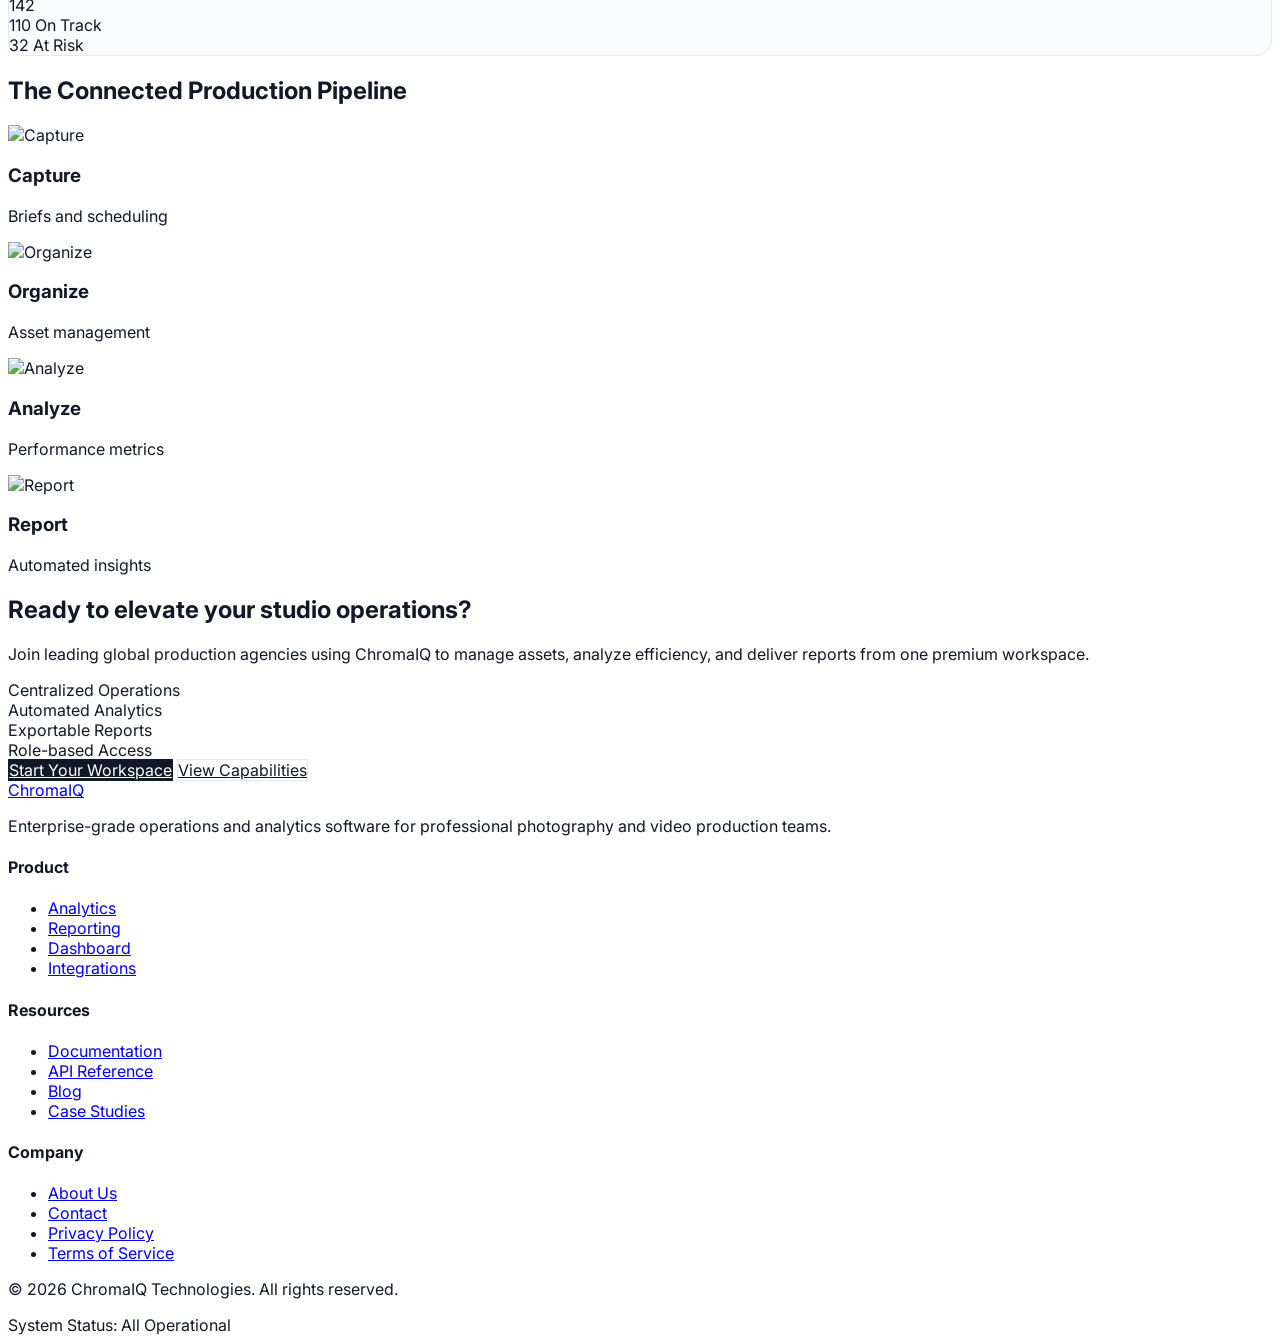
==== commit 19b0704c: "index" ====
--- a/index.html
+++ b/index.html
@@ -52,9 +52,9 @@
                 <!-- Desktop Nav -->
                 <nav class="hidden md:flex absolute left-1/2 -translate-x-1/2 items-center gap-8">
                     <a href="index.html" class="nav-link active text-sm font-medium">Home</a>
-                    <a href="dashboard.html" class="nav-link text-sm font-medium text-gray-500 hover:text-gray-900 dark:text-gray-400 dark:hover:text-white">Dashboard</a>
                     <a href="analytics.html" class="nav-link text-sm font-medium text-gray-500 hover:text-gray-900 dark:text-gray-400 dark:hover:text-white">Analytics</a>
                     <a href="reports.html" class="nav-link text-sm font-medium text-gray-500 hover:text-gray-900 dark:text-gray-400 dark:hover:text-white">Reports</a>
+                    <a href="dashboard.html" class="nav-link text-sm font-medium text-gray-500 hover:text-gray-900 dark:text-gray-400 dark:hover:text-white">Dashboard</a>
                 </nav>
 
                 <!-- Right Actions -->
@@ -85,9 +85,9 @@
         <div id="mobile-menu" class="hidden md:hidden bg-white dark:bg-[#0a0a0b] border-t border-gray-200 dark:border-gray-800">
             <div class="px-4 pt-2 pb-6 space-y-1">
                 <a href="index.html" class="block px-3 py-3 font-medium rounded-md bg-gray-50 dark:bg-gray-900">Home</a>
-                <a href="dashboard.html" class="block px-3 py-3 font-medium text-gray-600 dark:text-gray-400 hover:bg-gray-50 dark:hover:bg-gray-900 rounded-md">Dashboard</a>
                 <a href="analytics.html" class="block px-3 py-3 font-medium text-gray-600 dark:text-gray-400 hover:bg-gray-50 dark:hover:bg-gray-900 rounded-md">Analytics</a>
                 <a href="reports.html" class="block px-3 py-3 font-medium text-gray-600 dark:text-gray-400 hover:bg-gray-50 dark:hover:bg-gray-900 rounded-md">Reports</a>
+                <a href="dashboard.html" class="block px-3 py-3 font-medium text-gray-600 dark:text-gray-400 hover:bg-gray-50 dark:hover:bg-gray-900 rounded-md">Dashboard</a>
                 <a href="login.html" class="block px-3 py-3 font-medium text-white bg-indigo-600 rounded-md text-center mt-2 flex justify-center items-center gap-2">Log in <i class="ph ph-sign-in"></i></a>
             </div>
         </div>
